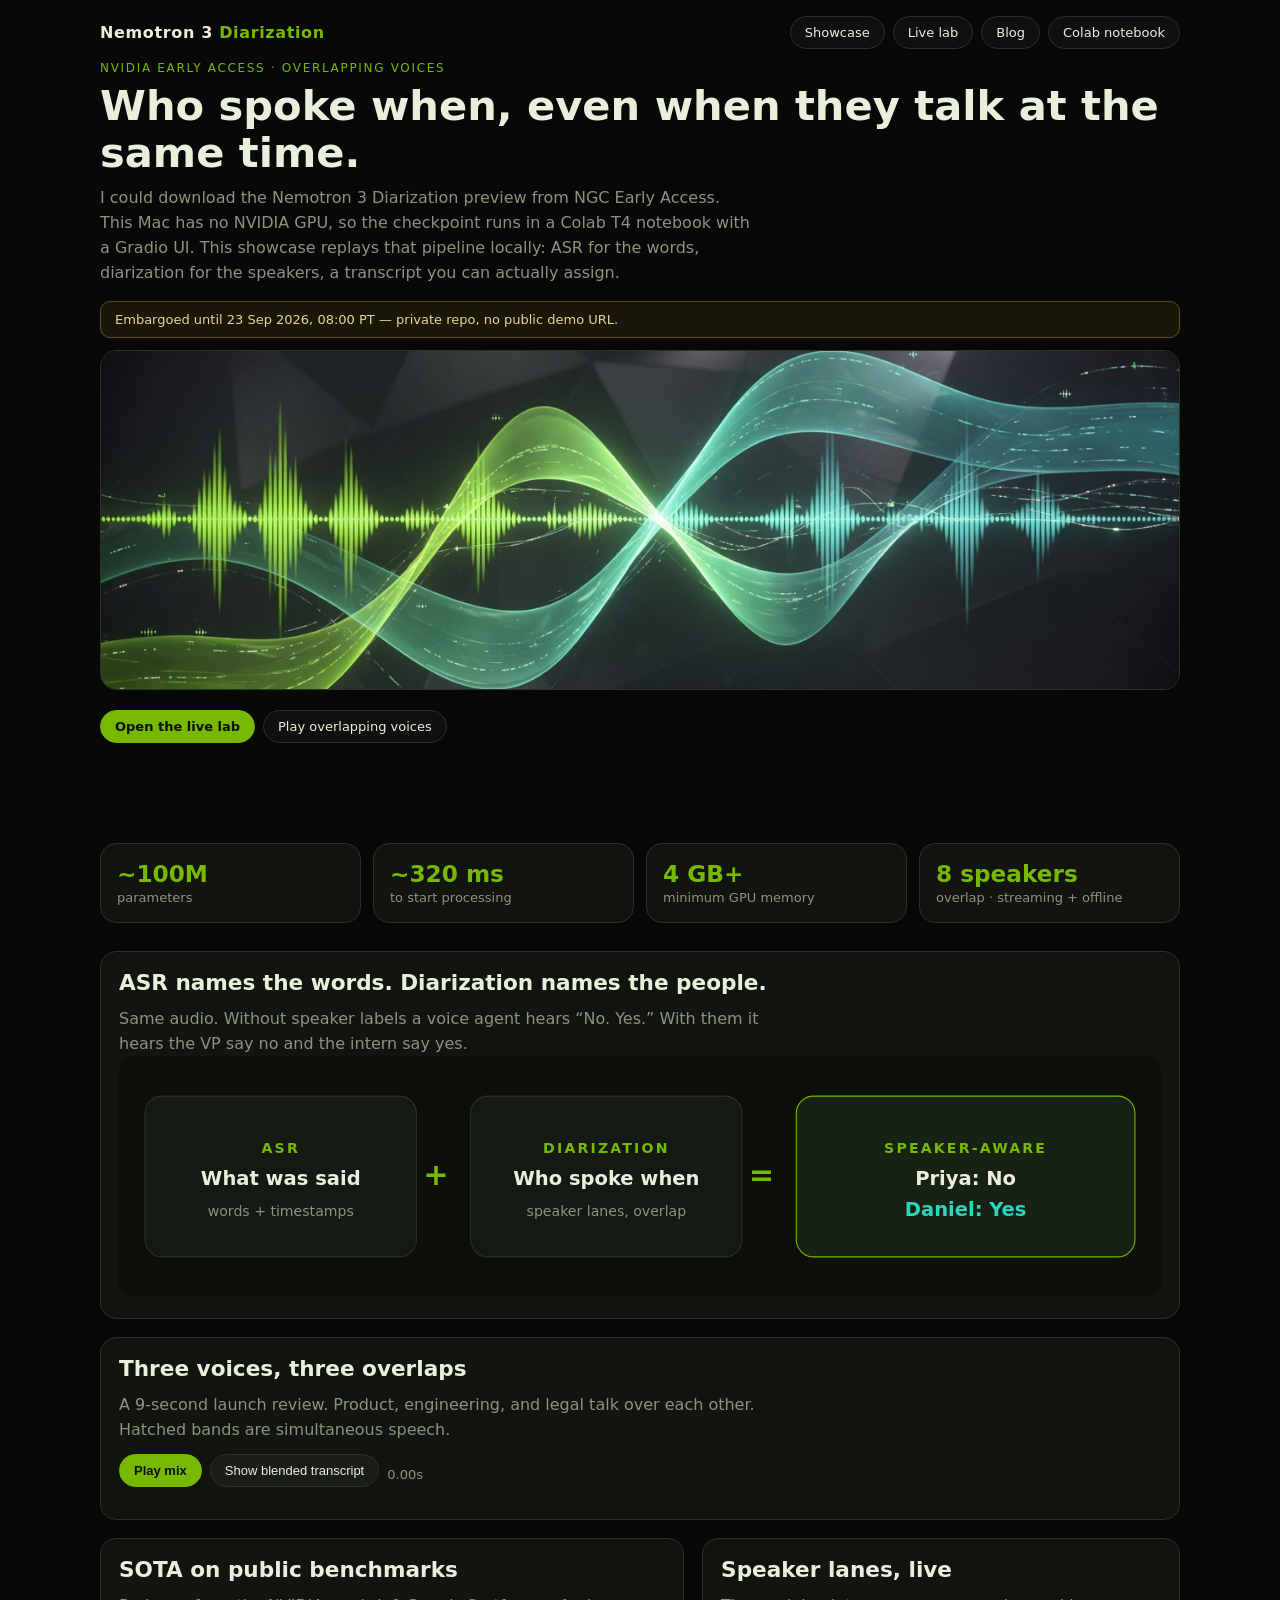
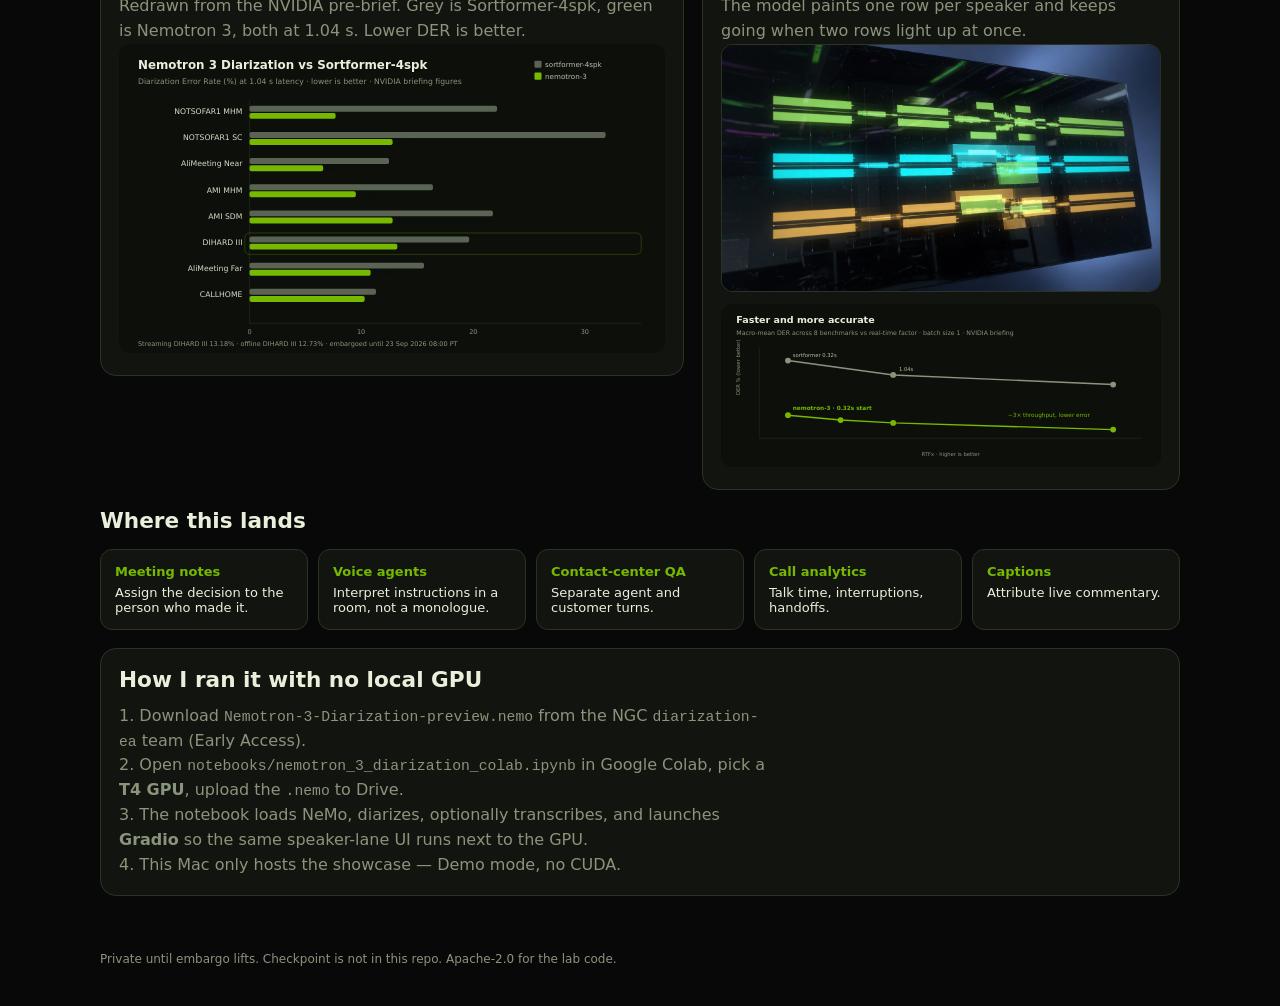
==== static/index.html @ 5bd656b2 "Add Nemotron 3 Diarization showcase, overlapping-voice lab, and Colab notebook. Local Demo mode (no " ====
<!DOCTYPE html>
<html lang="en">
<head>
  <meta charset="UTF-8" />
  <meta name="viewport" content="width=device-width, initial-scale=1" />
  <title>Nemotron 3 Diarization — Showcase</title>
  <link rel="stylesheet" href="/static/styles.css" />
</head>
<body>
  <nav class="nav">
    <a class="brand" href="/">Nemotron 3 <span>Diarization</span></a>
    <div class="nav-links">
      <a href="/">Showcase</a>
      <a href="/lab">Live lab</a>
      <a href="https://github.com/cobusgreyling/nemotron-3-diarization/blob/main/BLOG.md">Blog</a>
      <a href="https://github.com/cobusgreyling/nemotron-3-diarization/blob/main/notebooks/nemotron_3_diarization_colab.ipynb">Colab notebook</a>
    </div>
  </nav>

  <header class="hero">
    <p class="eyebrow">NVIDIA Early Access · overlapping voices</p>
    <h1>Who spoke when, even when they talk at the same time.</h1>
    <p class="sub">
      I could download the Nemotron 3 Diarization preview from NGC Early Access.
      This Mac has no NVIDIA GPU, so the checkpoint runs in a Colab T4 notebook
      with a Gradio UI. This showcase replays that pipeline locally: ASR for the
      words, diarization for the speakers, a transcript you can actually assign.
    </p>
    <p class="embargo">Embargoed until 23 Sep 2026, 08:00 PT — private repo, no public demo URL.</p>
    <img class="banner" src="/static/header.jpg" alt="Overlapping lime and teal voice waveforms" />
    <div class="controls">
      <a class="btn primary" href="/lab">Open the live lab</a>
      <a class="btn" href="#demo">Play overlapping voices</a>
    </div>
  </header>

  <main>
    <section class="stats" aria-label="Model snapshot">
      <div class="stat"><b>~100M</b><span>parameters</span></div>
      <div class="stat"><b>~320 ms</b><span>to start processing</span></div>
      <div class="stat"><b>4 GB+</b><span>minimum GPU memory</span></div>
      <div class="stat"><b>8 speakers</b><span>overlap · streaming + offline</span></div>
    </section>

    <section class="panel" style="margin-bottom:18px">
      <h2>ASR names the words. Diarization names the people.</h2>
      <p class="sub">Same audio. Without speaker labels a voice agent hears “No. Yes.” With them it hears the VP say no and the intern say yes.</p>
      <img class="chart" src="/static/pipeline.svg" alt="ASR plus diarization equals a speaker-aware transcript" />
    </section>

    <section id="demo" class="panel" style="margin-bottom:18px">
      <h2>Three voices, three overlaps</h2>
      <p class="sub">A 9-second launch review. Product, engineering, and legal talk over each other. Hatched bands are simultaneous speech.</p>
      <div class="controls">
        <button class="btn primary" id="playBtn" type="button">Play mix</button>
        <button class="btn" id="toggleBtn" type="button">Show blended transcript</button>
        <span class="hint" id="clock">0.00s</span>
      </div>
      <audio id="player" src="/api/audio" preload="auto"></audio>
      <div id="lanes" class="lane-wrap"></div>
      <div id="transcript" class="transcript"></div>
    </section>

    <section class="grid-2" style="margin-bottom:18px">
      <div class="panel">
        <h2>SOTA on public benchmarks</h2>
        <p class="sub">Redrawn from the NVIDIA pre-brief. Grey is Sortformer-4spk, green is Nemotron 3, both at 1.04 s. Lower DER is better.</p>
        <img class="chart" src="/static/der-chart.svg" alt="DER bar chart Nemotron 3 versus Sortformer" />
      </div>
      <div class="panel">
        <h2>Speaker lanes, live</h2>
        <p class="sub">The model paints one row per speaker and keeps going when two rows light up at once.</p>
        <img class="lanes-photo" src="/static/showcase-lanes.jpg" alt="Holographic speaker-lane dashboard" />
        <img class="chart" style="margin-top:12px" src="/static/rtfx-chart.svg" alt="Accuracy versus throughput" />
      </div>
    </section>

    <section>
      <h2>Where this lands</h2>
      <div class="usecases">
        <div><strong>Meeting notes</strong>Assign the decision to the person who made it.</div>
        <div><strong>Voice agents</strong>Interpret instructions in a room, not a monologue.</div>
        <div><strong>Contact-center QA</strong>Separate agent and customer turns.</div>
        <div><strong>Call analytics</strong>Talk time, interruptions, handoffs.</div>
        <div><strong>Captions</strong>Attribute live commentary.</div>
      </div>
    </section>

    <section class="panel" style="margin-top:18px">
      <h2>How I ran it with no local GPU</h2>
      <p class="sub">
        1. Download <code>Nemotron-3-Diarization-preview.nemo</code> from the NGC
        <code>diarization-ea</code> team (Early Access).<br />
        2. Open <code>notebooks/nemotron_3_diarization_colab.ipynb</code> in Google Colab,
        pick a <strong>T4 GPU</strong>, upload the <code>.nemo</code> to Drive.<br />
        3. The notebook loads NeMo, diarizes, optionally transcribes, and launches
        <strong>Gradio</strong> so the same speaker-lane UI runs next to the GPU.<br />
        4. This Mac only hosts the showcase — Demo mode, no CUDA.
      </p>
    </section>
  </main>
  <p class="footer">Private until embargo lifts. Checkpoint is not in this repo. Apache-2.0 for the lab code.</p>
  <script src="/static/app.js"></script>
  <script>window.NemoDiar.mountShowcase();</script>
</body>
</html>
---- static/styles.css ----
:root {
  --bg: #070807;
  --panel: #12150f;
  --line: #2a3324;
  --text: #e8f0dc;
  --muted: #8a947c;
  --green: #76b900;
  --green-dim: rgba(118, 185, 0, 0.16);
  --teal: #2dd4bf;
  --amber: #f5a623;
  --radius: 16px;
  font-family: "Segoe UI", system-ui, -apple-system, sans-serif;
}

* { box-sizing: border-box; }
html { scroll-behavior: smooth; }
body {
  margin: 0;
  background:
    radial-gradient(900px 420px at 8% -10%, rgba(118, 185, 0, 0.16), transparent 55%),
    var(--bg);
  color: var(--text);
  min-height: 100vh;
}
a { color: var(--green); text-decoration: none; }
a:hover { text-decoration: underline; }
code { font-family: ui-monospace, SFMono-Regular, Menlo, monospace; font-size: 0.92em; }

.nav {
  max-width: 1120px;
  margin: 0 auto;
  padding: 16px 20px 0;
  display: flex;
  justify-content: space-between;
  align-items: center;
  gap: 12px;
}
.brand { font-weight: 700; letter-spacing: 0.04em; color: var(--text); text-decoration: none; }
.brand span { color: var(--green); }
.nav-links { display: flex; gap: 8px; flex-wrap: wrap; }
.nav-links a, .btn {
  display: inline-flex;
  align-items: center;
  gap: 6px;
  border: 1px solid var(--line);
  background: rgba(255,255,255,0.03);
  color: var(--text);
  border-radius: 999px;
  padding: 8px 14px;
  font-size: 13px;
  cursor: pointer;
  text-decoration: none;
}
.nav-links a:hover, .btn:hover { border-color: var(--green); text-decoration: none; }
.btn.primary { background: var(--green); color: #0c0f0a; border-color: var(--green); font-weight: 700; }
.btn.ghost { background: transparent; }

.hero, main, .wrap { max-width: 1120px; margin: 0 auto; padding: 12px 20px 48px; }
.banner {
  width: 100%;
  max-height: 340px;
  object-fit: cover;
  border-radius: var(--radius);
  border: 1px solid var(--line);
  display: block;
  margin: 12px 0 20px;
}
.eyebrow {
  text-transform: uppercase;
  letter-spacing: 0.14em;
  font-size: 12px;
  color: var(--green);
  margin: 0 0 8px;
}
h1 { margin: 0 0 10px; font-size: clamp(1.8rem, 4vw, 2.6rem); line-height: 1.12; }
h2 { margin: 0 0 12px; font-size: 1.35rem; }
.sub { margin: 0; color: var(--muted); max-width: 64ch; line-height: 1.55; }
.embargo {
  margin: 16px 0 0;
  padding: 10px 14px;
  border: 1px solid #5a4a18;
  background: #1a1608;
  color: #e6d59a;
  border-radius: 10px;
  font-size: 13px;
}

.stats {
  display: grid;
  grid-template-columns: repeat(4, 1fr);
  gap: 12px;
  margin: 28px 0;
}
.stat {
  background: var(--panel);
  border: 1px solid var(--line);
  border-radius: var(--radius);
  padding: 16px;
}
.stat b { display: block; font-size: 1.45rem; color: var(--green); }
.stat span { color: var(--muted); font-size: 13px; }

.grid-2 {
  display: grid;
  grid-template-columns: 1.1fr 0.9fr;
  gap: 18px;
  align-items: start;
}
.panel {
  background: var(--panel);
  border: 1px solid var(--line);
  border-radius: var(--radius);
  padding: 18px;
}
.chart { width: 100%; height: auto; border-radius: 12px; background: #0c0f0a; }
.lanes-photo {
  width: 100%;
  border-radius: 12px;
  border: 1px solid var(--line);
  display: block;
}

.usecases {
  display: grid;
  grid-template-columns: repeat(5, 1fr);
  gap: 10px;
  margin-top: 16px;
}
.usecases div {
  background: var(--panel);
  border: 1px solid var(--line);
  border-radius: 12px;
  padding: 14px;
  font-size: 13px;
}
.usecases strong { display: block; margin-bottom: 6px; color: var(--green); }

.controls { display: flex; flex-wrap: wrap; gap: 8px; align-items: center; margin: 12px 0; }
.hint { color: var(--muted); font-size: 13px; margin: 8px 0 0; }
kbd {
  border: 1px solid var(--line);
  border-radius: 4px;
  padding: 1px 6px;
  background: #0c0f0a;
  font-size: 12px;
}

.lane-wrap { margin-top: 10px; }
.lane {
  display: grid;
  grid-template-columns: 150px 1fr;
  gap: 8px;
  align-items: center;
  margin: 8px 0;
}
.lane-name { font-size: 13px; color: var(--muted); }
.lane-track {
  position: relative;
  height: 28px;
  background: #0c0f0a;
  border: 1px solid var(--line);
  border-radius: 8px;
  overflow: hidden;
}
.lane-seg {
  position: absolute;
  top: 4px;
  bottom: 4px;
  border-radius: 5px;
  opacity: 0.92;
}
.overlap-band {
  position: absolute;
  top: 0;
  bottom: 0;
  background: repeating-linear-gradient(
    -45deg,
    rgba(245, 166, 35, 0.18),
    rgba(245, 166, 35, 0.18) 4px,
    transparent 4px,
    transparent 8px
  );
  pointer-events: none;
}
.playhead {
  position: absolute;
  top: 0;
  bottom: 0;
  width: 2px;
  background: #fff;
  box-shadow: 0 0 8px #fff;
  pointer-events: none;
}

.transcript { display: flex; flex-direction: column; gap: 8px; margin-top: 14px; }
.turn {
  border-left: 4px solid var(--green);
  background: #0c0f0a;
  border-radius: 0 10px 10px 0;
  padding: 10px 12px;
}
.turn .who { font-size: 12px; color: var(--muted); margin-bottom: 4px; }
.turn.active { outline: 1px solid var(--green); }
.blended {
  color: var(--muted);
  line-height: 1.55;
  padding: 10px 12px;
  background: #0c0f0a;
  border-radius: 10px;
}

.footer {
  max-width: 1120px;
  margin: 0 auto;
  padding: 8px 20px 40px;
  color: var(--muted);
  font-size: 12px;
}

@media (max-width: 900px) {
  .stats, .usecases, .grid-2 { grid-template-columns: 1fr; }
  .lane { grid-template-columns: 1fr; }
}
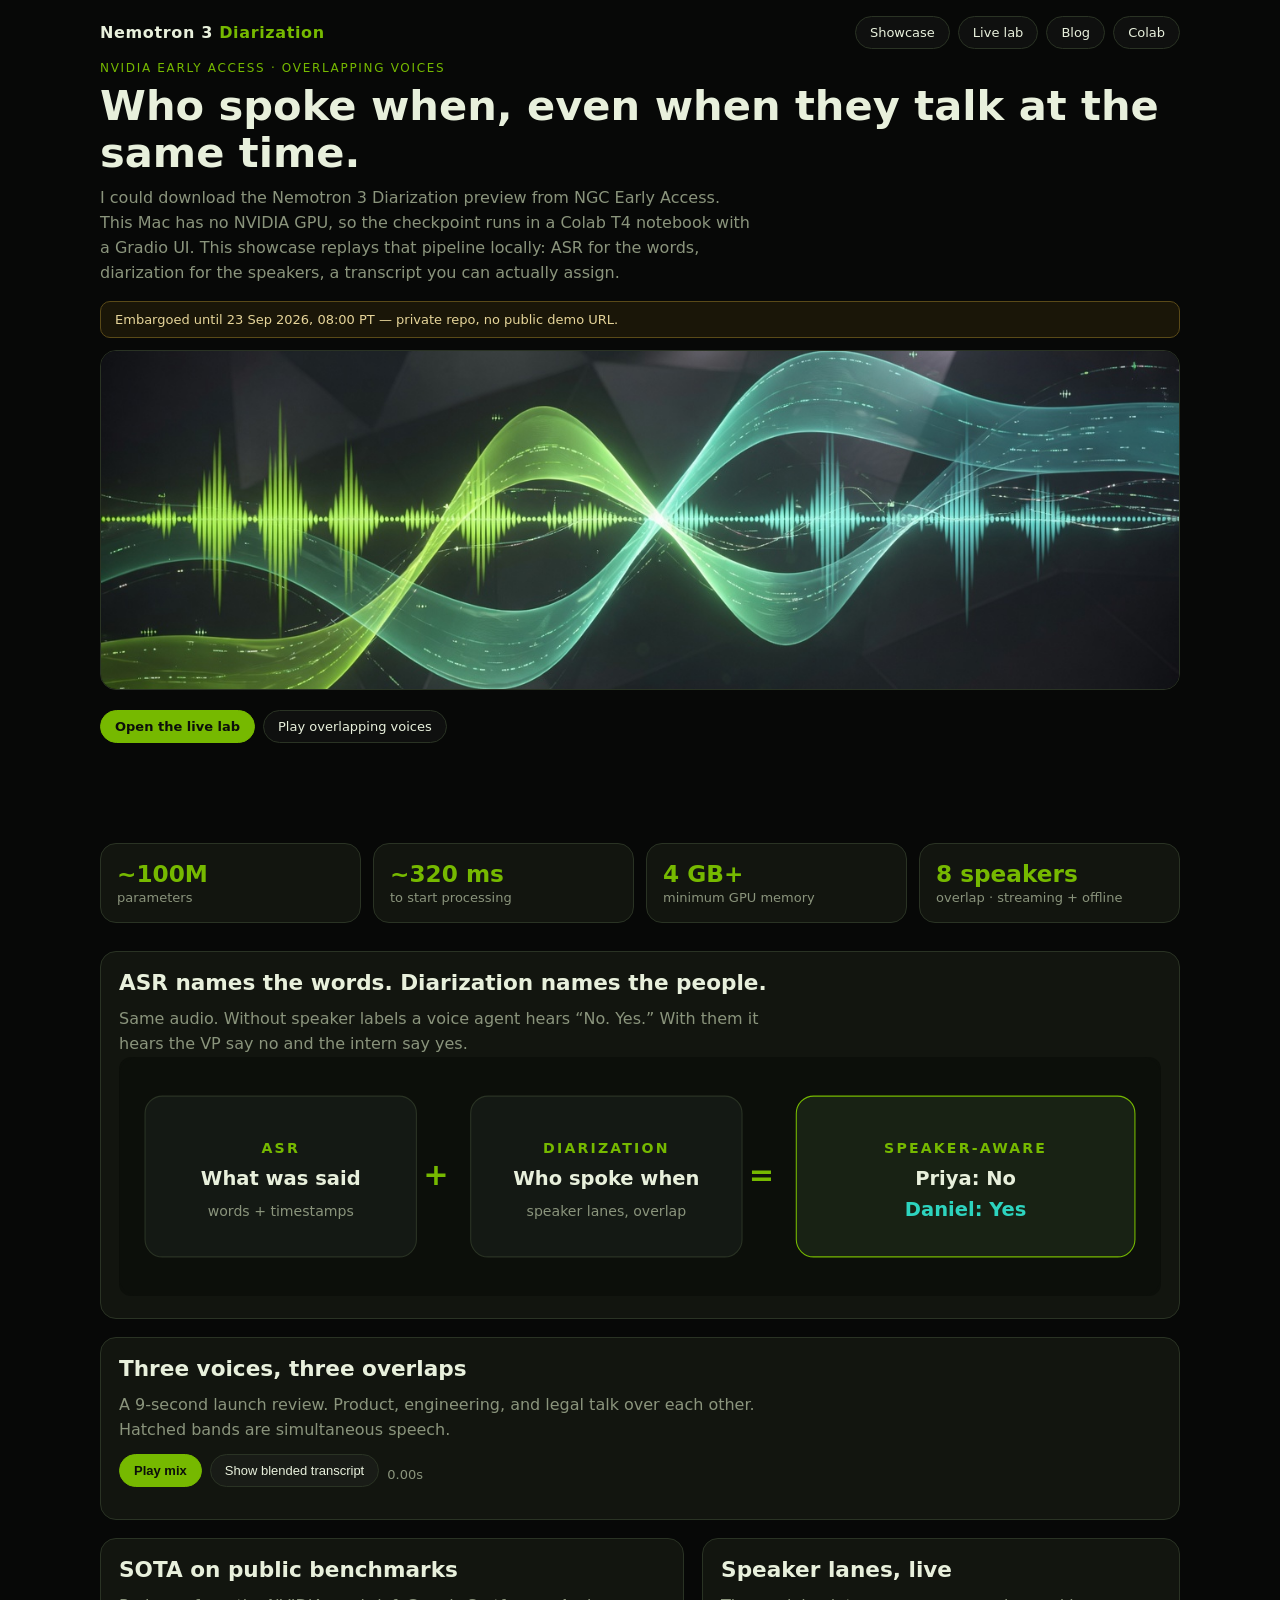
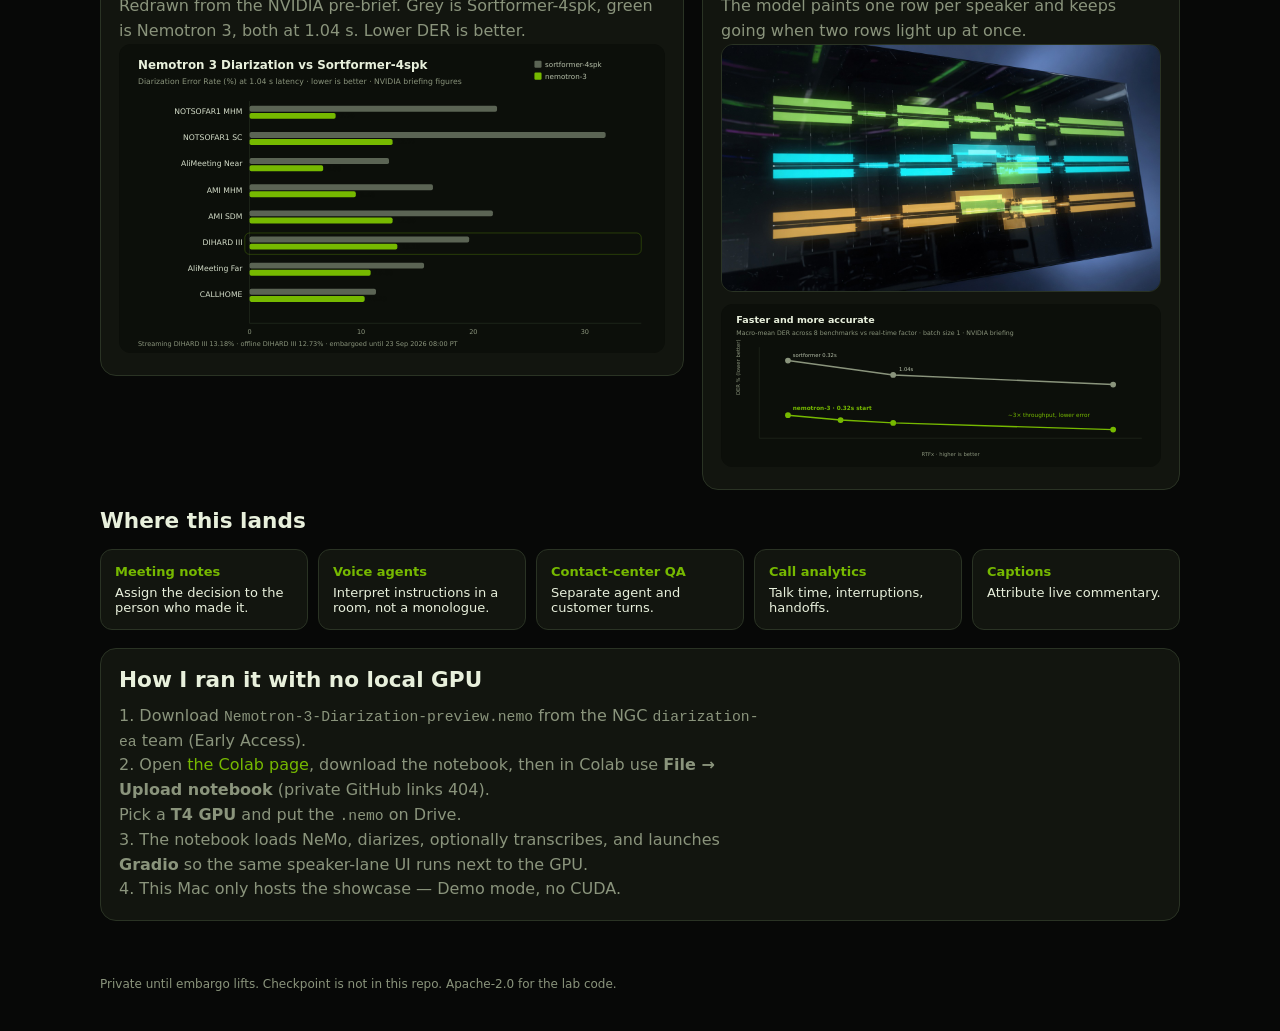
==== commit 509c4b0a: "Fix Colab access for the private repo. GitHub /github/ Colab URLs 404 while the repo is private. Ser" ====
--- a/static/index.html
+++ b/static/index.html
@@ -13,7 +13,7 @@
       <a href="/">Showcase</a>
       <a href="/lab">Live lab</a>
       <a href="https://github.com/cobusgreyling/nemotron-3-diarization/blob/main/BLOG.md">Blog</a>
-      <a href="https://github.com/cobusgreyling/nemotron-3-diarization/blob/main/notebooks/nemotron_3_diarization_colab.ipynb">Colab notebook</a>
+      <a href="/colab">Colab</a>
     </div>
   </nav>
 
@@ -91,8 +91,9 @@
       <p class="sub">
         1. Download <code>Nemotron-3-Diarization-preview.nemo</code> from the NGC
         <code>diarization-ea</code> team (Early Access).<br />
-        2. Open <code>notebooks/nemotron_3_diarization_colab.ipynb</code> in Google Colab,
-        pick a <strong>T4 GPU</strong>, upload the <code>.nemo</code> to Drive.<br />
+        2. Open <a href="/colab">the Colab page</a>, download the notebook,
+        then in Colab use <strong>File → Upload notebook</strong> (private GitHub links 404).<br />
+        Pick a <strong>T4 GPU</strong> and put the <code>.nemo</code> on Drive.<br />
         3. The notebook loads NeMo, diarizes, optionally transcribes, and launches
         <strong>Gradio</strong> so the same speaker-lane UI runs next to the GPU.<br />
         4. This Mac only hosts the showcase — Demo mode, no CUDA.
